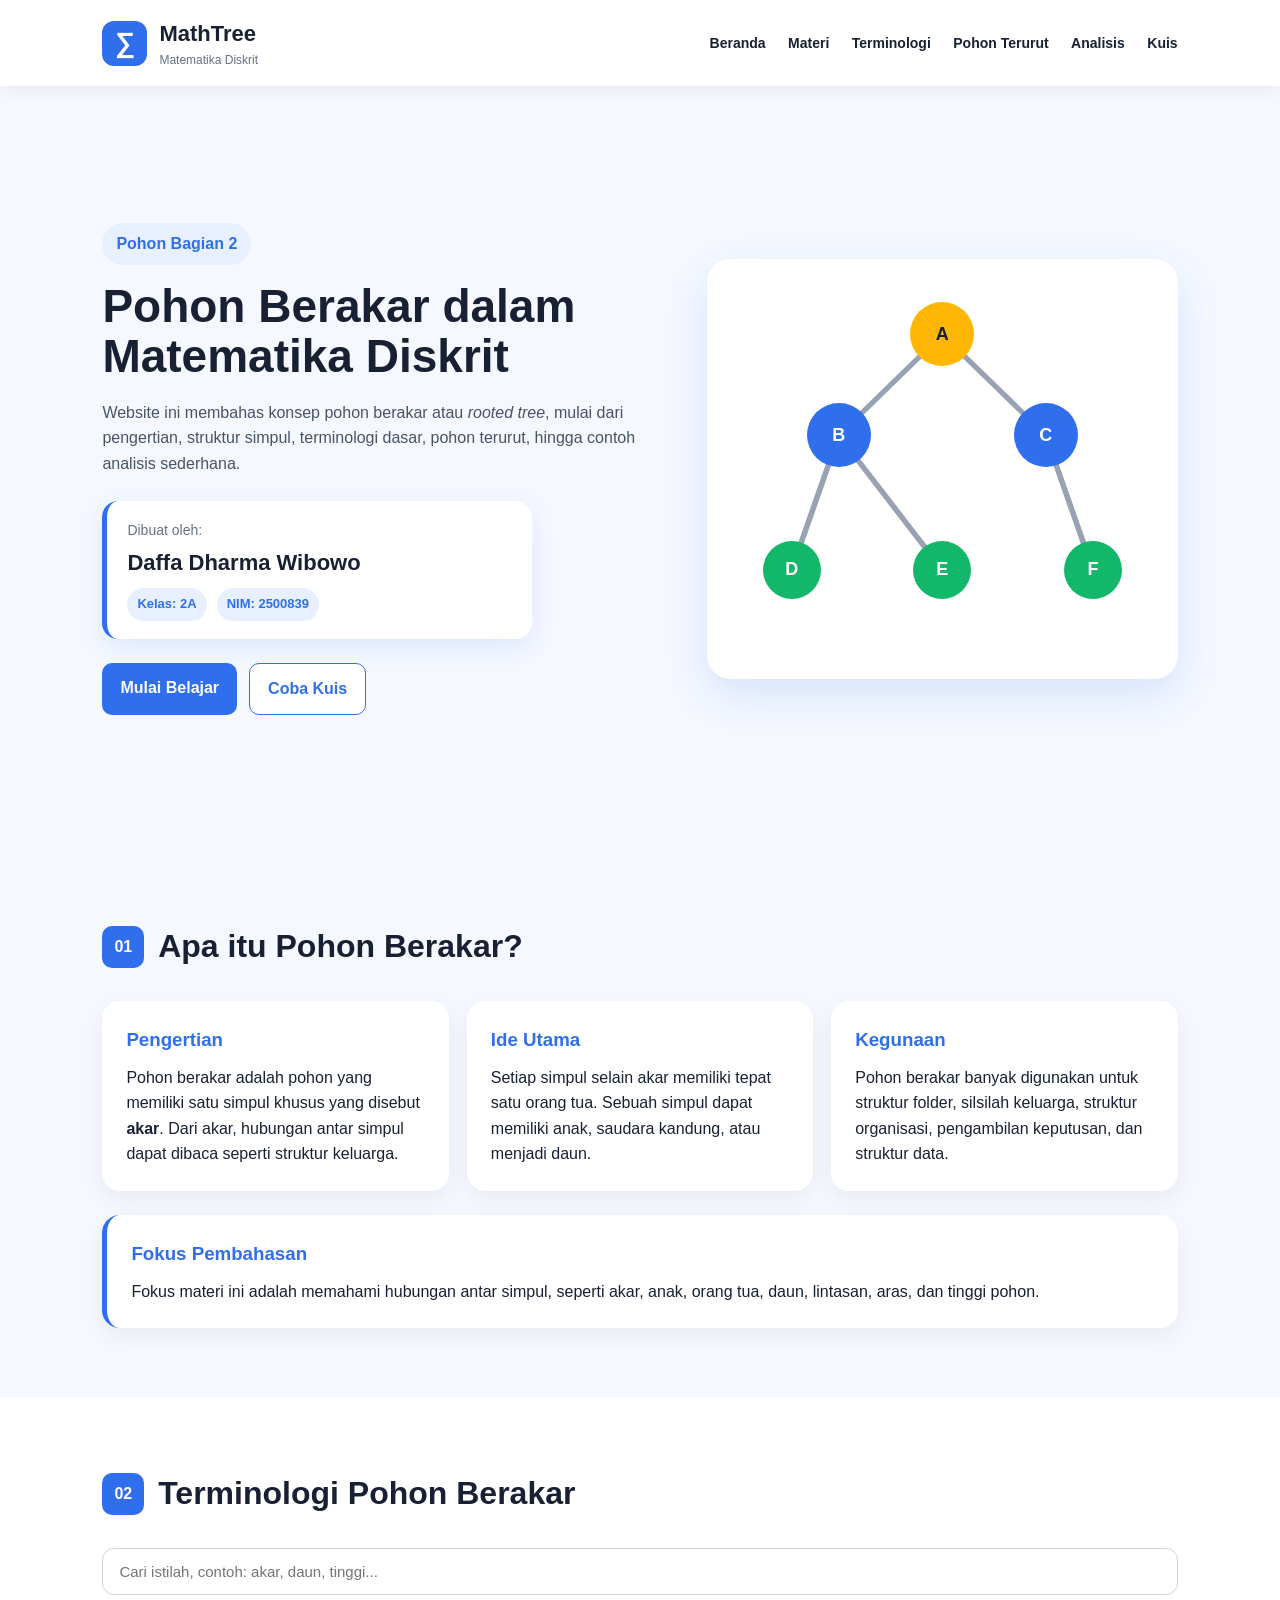
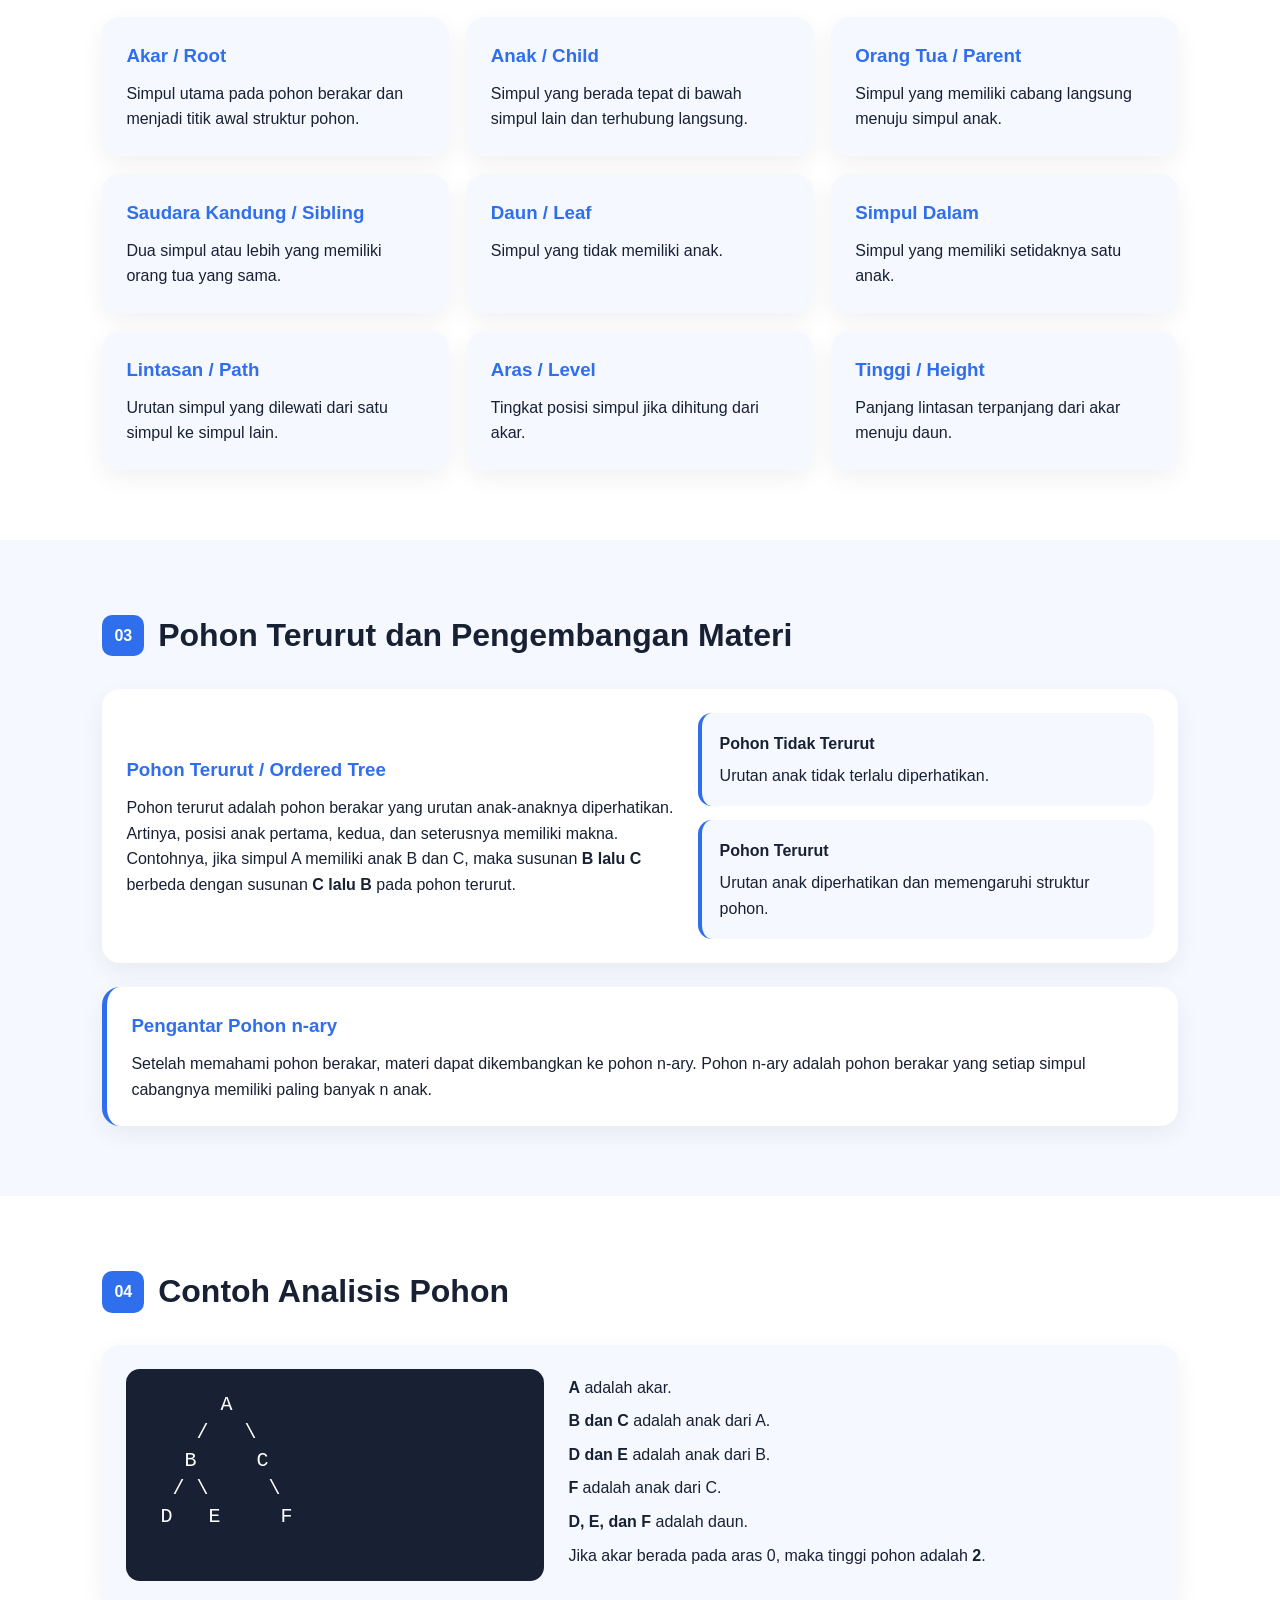
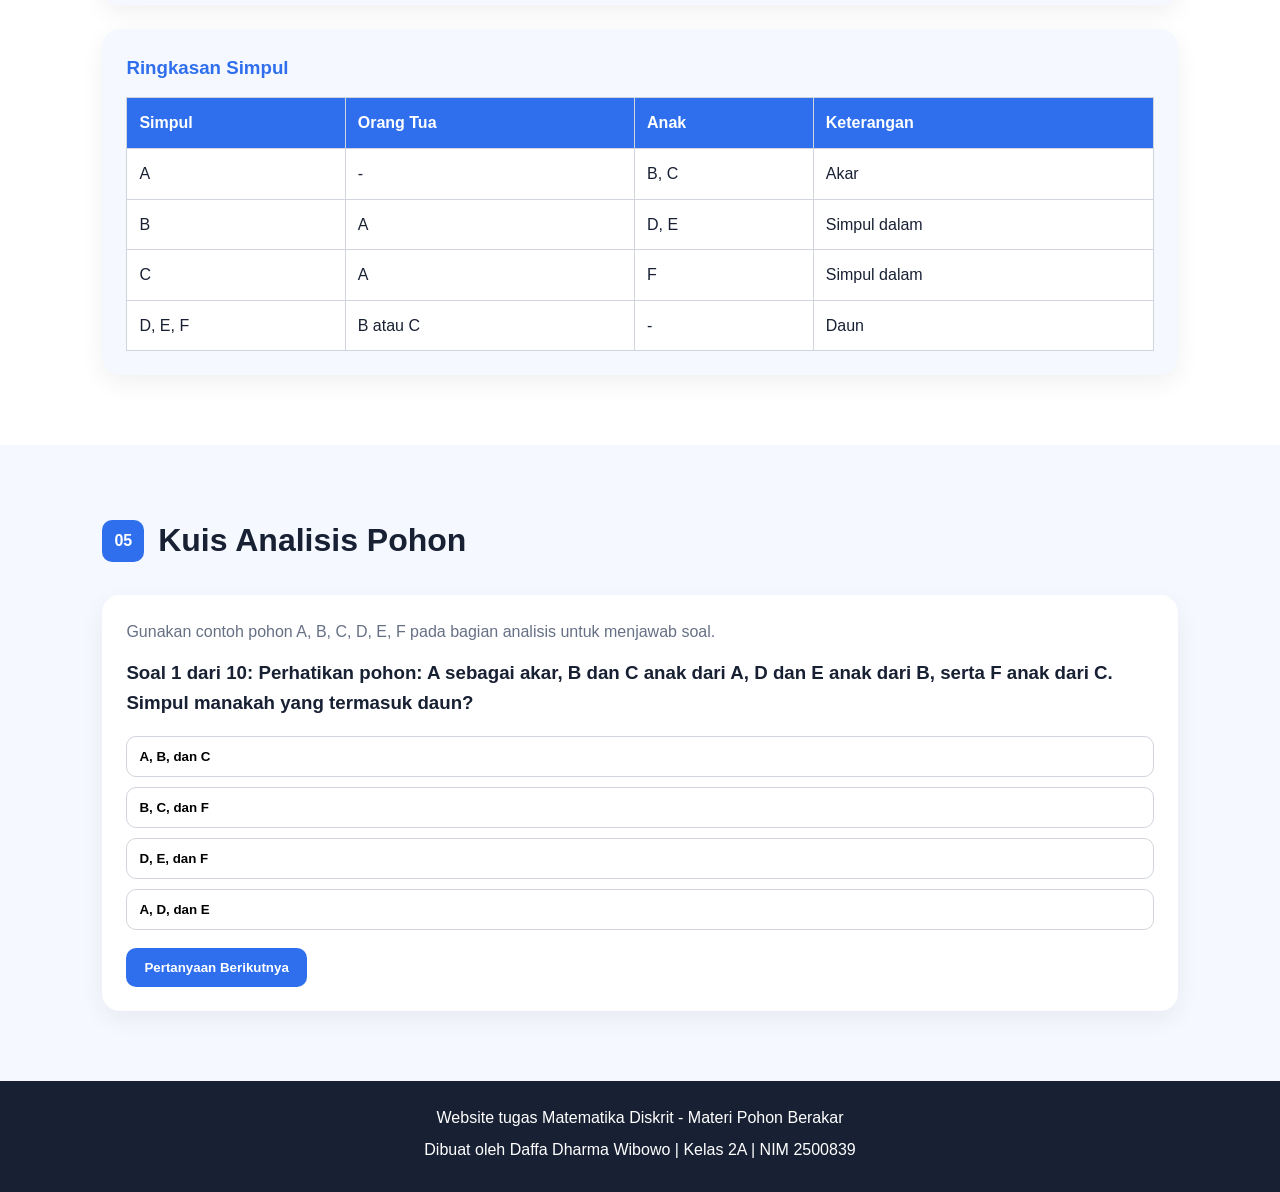
==== index.html @ df4daee2 "commit wan" ====
<!DOCTYPE html>
<html lang="id">
<head>
  <meta charset="UTF-8">
  <meta name="viewport" content="width=device-width, initial-scale=1.0">
  <title>Matematika Diskrit - Pohon Berakar</title>
  <link rel="stylesheet" href="style.css">
</head>
<body>

  <header class="navbar">
    <div class="brand">
      <span class="logo">∑</span>
      <div>
        <h1>MathTree</h1>
        <p>Matematika Diskrit</p>
      </div>
    </div>

    <nav>
      <a href="#beranda">Beranda</a>
      <a href="#materi">Materi</a>
      <a href="#terminologi">Terminologi</a>
      <a href="#terurut">Pohon Terurut</a>
      <a href="#analisis">Analisis</a>
      <a href="#kuis">Kuis</a>
    </nav>
  </header>

  <main>

    <section id="beranda" class="hero">
      <div class="hero-text">
        <span class="badge">Pohon Bagian 2</span>

        <h2>Pohon Berakar dalam Matematika Diskrit</h2>

        <p>
          Website ini membahas konsep pohon berakar atau <em>rooted tree</em>,
          mulai dari pengertian, struktur simpul, terminologi dasar, pohon terurut,
          hingga contoh analisis sederhana.
        </p>

        <div class="student-card">
          <p>Dibuat oleh:</p>
          <h3>Daffa Dharma Wibowo</h3>

          <div class="student-detail">
            <span>Kelas: 2A</span>
            <span>NIM: 2500839</span>
          </div>
        </div>

        <div class="hero-buttons">
          <a href="#materi" class="btn-primary">Mulai Belajar</a>
          <a href="#kuis" class="btn-secondary">Coba Kuis</a>
        </div>
      </div>

      <div class="tree-card">
        <svg class="tree-lines" viewBox="0 0 100 100" preserveAspectRatio="none">
          <line x1="50" y1="18" x2="28" y2="42"></line>
          <line x1="50" y1="18" x2="72" y2="42"></line>
          <line x1="28" y1="42" x2="18" y2="74"></line>
          <line x1="28" y1="42" x2="50" y2="74"></line>
          <line x1="72" y1="42" x2="82" y2="74"></line>
        </svg>

        <div class="node root node-a">A</div>
        <div class="node node-b">B</div>
        <div class="node node-c">C</div>
        <div class="node small node-d">D</div>
        <div class="node small node-e">E</div>
        <div class="node small node-f">F</div>
      </div>
    </section>

    <section id="materi" class="section">
      <div class="section-title">
        <span>01</span>
        <h2>Apa itu Pohon Berakar?</h2>
      </div>

      <div class="content-grid">
        <article class="card">
          <h3>Pengertian</h3>
          <p>
            Pohon berakar adalah pohon yang memiliki satu simpul khusus yang disebut
            <strong>akar</strong>. Dari akar, hubungan antar simpul dapat dibaca
            seperti struktur keluarga.
          </p>
        </article>

        <article class="card">
          <h3>Ide Utama</h3>
          <p>
            Setiap simpul selain akar memiliki tepat satu orang tua.
            Sebuah simpul dapat memiliki anak, saudara kandung, atau menjadi daun.
          </p>
        </article>

        <article class="card">
          <h3>Kegunaan</h3>
          <p>
            Pohon berakar banyak digunakan untuk struktur folder, silsilah keluarga,
            struktur organisasi, pengambilan keputusan, dan struktur data.
          </p>
        </article>
      </div>

      <div class="info-box">
        <h3>Fokus Pembahasan</h3>
        <p>
          Fokus materi ini adalah memahami hubungan antar simpul, seperti akar,
          anak, orang tua, daun, lintasan, aras, dan tinggi pohon.
        </p>
      </div>
    </section>

    <section id="terminologi" class="section light">
      <div class="section-title">
        <span>02</span>
        <h2>Terminologi Pohon Berakar</h2>
      </div>

      <div class="search-box">
        <input type="text" id="searchInput" placeholder="Cari istilah, contoh: akar, daun, tinggi...">
      </div>

      <div class="term-grid" id="termContainer">
        <div class="term-card">
          <h3>Akar / Root</h3>
          <p>Simpul utama pada pohon berakar dan menjadi titik awal struktur pohon.</p>
        </div>

        <div class="term-card">
          <h3>Anak / Child</h3>
          <p>Simpul yang berada tepat di bawah simpul lain dan terhubung langsung.</p>
        </div>

        <div class="term-card">
          <h3>Orang Tua / Parent</h3>
          <p>Simpul yang memiliki cabang langsung menuju simpul anak.</p>
        </div>

        <div class="term-card">
          <h3>Saudara Kandung / Sibling</h3>
          <p>Dua simpul atau lebih yang memiliki orang tua yang sama.</p>
        </div>

        <div class="term-card">
          <h3>Daun / Leaf</h3>
          <p>Simpul yang tidak memiliki anak.</p>
        </div>

        <div class="term-card">
          <h3>Simpul Dalam</h3>
          <p>Simpul yang memiliki setidaknya satu anak.</p>
        </div>

        <div class="term-card">
          <h3>Lintasan / Path</h3>
          <p>Urutan simpul yang dilewati dari satu simpul ke simpul lain.</p>
        </div>

        <div class="term-card">
          <h3>Aras / Level</h3>
          <p>Tingkat posisi simpul jika dihitung dari akar.</p>
        </div>

        <div class="term-card">
          <h3>Tinggi / Height</h3>
          <p>Panjang lintasan terpanjang dari akar menuju daun.</p>
        </div>
      </div>
    </section>

    <section id="terurut" class="section">
      <div class="section-title">
        <span>03</span>
        <h2>Pohon Terurut dan Pengembangan Materi</h2>
      </div>

      <div class="split-box">
        <div>
          <h3>Pohon Terurut / Ordered Tree</h3>
          <p>
            Pohon terurut adalah pohon berakar yang urutan anak-anaknya diperhatikan.
            Artinya, posisi anak pertama, kedua, dan seterusnya memiliki makna.
          </p>

          <p>
            Contohnya, jika simpul A memiliki anak B dan C, maka susunan
            <strong>B lalu C</strong> berbeda dengan susunan <strong>C lalu B</strong>
            pada pohon terurut.
          </p>
        </div>

        <div class="mini-comparison">
          <div class="mini-card">
            <h4>Pohon Tidak Terurut</h4>
            <p>Urutan anak tidak terlalu diperhatikan.</p>
          </div>

          <div class="mini-card">
            <h4>Pohon Terurut</h4>
            <p>Urutan anak diperhatikan dan memengaruhi struktur pohon.</p>
          </div>
        </div>
      </div>

      <div class="info-box">
        <h3>Pengantar Pohon n-ary</h3>
        <p>
          Setelah memahami pohon berakar, materi dapat dikembangkan ke pohon n-ary.
          Pohon n-ary adalah pohon berakar yang setiap simpul cabangnya memiliki
          paling banyak n anak.
        </p>
      </div>
    </section>

    <section id="analisis" class="section light">
      <div class="section-title">
        <span>04</span>
        <h2>Contoh Analisis Pohon</h2>
      </div>

      <div class="example-box">
        <pre>
      A
    /   \
   B     C
  / \     \
 D   E     F
        </pre>

        <div class="analysis-list">
          <p><strong>A</strong> adalah akar.</p>
          <p><strong>B dan C</strong> adalah anak dari A.</p>
          <p><strong>D dan E</strong> adalah anak dari B.</p>
          <p><strong>F</strong> adalah anak dari C.</p>
          <p><strong>D, E, dan F</strong> adalah daun.</p>
          <p>Jika akar berada pada aras 0, maka tinggi pohon adalah <strong>2</strong>.</p>
        </div>
      </div>

      <div class="table-card">
        <h3>Ringkasan Simpul</h3>

        <table>
          <thead>
            <tr>
              <th>Simpul</th>
              <th>Orang Tua</th>
              <th>Anak</th>
              <th>Keterangan</th>
            </tr>
          </thead>

          <tbody>
            <tr>
              <td>A</td>
              <td>-</td>
              <td>B, C</td>
              <td>Akar</td>
            </tr>

            <tr>
              <td>B</td>
              <td>A</td>
              <td>D, E</td>
              <td>Simpul dalam</td>
            </tr>

            <tr>
              <td>C</td>
              <td>A</td>
              <td>F</td>
              <td>Simpul dalam</td>
            </tr>

            <tr>
              <td>D, E, F</td>
              <td>B atau C</td>
              <td>-</td>
              <td>Daun</td>
            </tr>
          </tbody>
        </table>
      </div>
    </section>

    <section id="kuis" class="section">
      <div class="section-title">
        <span>05</span>
        <h2>Kuis Analisis Pohon</h2>
      </div>

      <div class="quiz-card">
        <p class="quiz-note">
          Gunakan contoh pohon A, B, C, D, E, F pada bagian analisis untuk menjawab soal.
        </p>

        <h3 id="question">Memuat pertanyaan...</h3>

        <div id="answerButtons" class="answer-buttons"></div>

        <p id="result"></p>

        <button id="nextBtn" class="btn-primary">Pertanyaan Berikutnya</button>
      </div>
    </section>

  </main>

  <footer>
    <p>Website tugas Matematika Diskrit - Materi Pohon Berakar</p>
    <p>Dibuat oleh Daffa Dharma Wibowo | Kelas 2A | NIM 2500839</p>
  </footer>

  <script src="script.js"></script>
</body>
</html>
---- style.css ----
* {
  margin: 0;
  padding: 0;
  box-sizing: border-box;
}

html {
  scroll-behavior: smooth;
}

body {
  font-family: Arial, sans-serif;
  background: #f5f8ff;
  color: #182033;
  line-height: 1.6;
}

.navbar {
  position: sticky;
  top: 0;
  z-index: 10;
  background: white;
  display: flex;
  justify-content: space-between;
  align-items: center;
  padding: 16px 8%;
  box-shadow: 0 4px 16px rgba(0, 0, 0, 0.06);
}

.brand {
  display: flex;
  align-items: center;
  gap: 12px;
}

.logo {
  width: 45px;
  height: 45px;
  border-radius: 12px;
  background: #2f6fed;
  color: white;
  font-size: 28px;
  display: grid;
  place-items: center;
  font-weight: bold;
}

.brand h1 {
  font-size: 22px;
}

.brand p {
  font-size: 12px;
  color: #667085;
}

nav a {
  color: #182033;
  text-decoration: none;
  margin-left: 18px;
  font-weight: bold;
  font-size: 14px;
}

nav a:hover {
  color: #2f6fed;
}

.hero {
  min-height: 85vh;
  display: grid;
  grid-template-columns: 1.2fr 1fr;
  align-items: center;
  gap: 40px;
  padding: 70px 8%;
}

.badge {
  display: inline-block;
  background: #e8f0ff;
  color: #2f6fed;
  padding: 8px 14px;
  border-radius: 999px;
  font-weight: bold;
  margin-bottom: 16px;
}

.hero h2 {
  font-size: 46px;
  line-height: 1.1;
  margin-bottom: 18px;
}

.hero p {
  max-width: 600px;
  color: #475467;
  margin-bottom: 24px;
}

.student-card {
  background: white;
  border-left: 5px solid #2f6fed;
  padding: 18px 20px;
  border-radius: 16px;
  box-shadow: 0 8px 24px rgba(47, 111, 237, 0.12);
  margin-bottom: 24px;
  max-width: 430px;
}

.student-card p {
  margin-bottom: 4px;
  color: #667085;
  font-size: 14px;
}

.student-card h3 {
  color: #182033;
  font-size: 22px;
  margin-bottom: 8px;
}

.student-detail {
  display: flex;
  gap: 10px;
  flex-wrap: wrap;
}

.student-detail span {
  background: #e8f0ff;
  color: #2f6fed;
  padding: 6px 10px;
  border-radius: 999px;
  font-weight: bold;
  font-size: 13px;
}

.hero-buttons {
  display: flex;
  gap: 12px;
  flex-wrap: wrap;
}

.btn-primary,
.btn-secondary {
  border: none;
  padding: 12px 18px;
  border-radius: 10px;
  text-decoration: none;
  font-weight: bold;
  cursor: pointer;
  display: inline-block;
}

.btn-primary {
  background: #2f6fed;
  color: white;
}

.btn-secondary {
  background: white;
  color: #2f6fed;
  border: 1px solid #2f6fed;
}

.tree-card {
  background: white;
  border-radius: 24px;
  min-height: 420px;
  box-shadow: 0 16px 40px rgba(47, 111, 237, 0.15);
  position: relative;
  overflow: hidden;
}

.tree-lines {
  position: absolute;
  inset: 0;
  width: 100%;
  height: 100%;
}

.tree-lines line {
  stroke: #98a2b3;
  stroke-width: 1.2;
  stroke-linecap: round;
}

.tree-card .node {
  position: absolute;
  transform: translate(-50%, -50%);
  width: 64px;
  height: 64px;
  border-radius: 50%;
  background: #2f6fed;
  color: white;
  display: grid;
  place-items: center;
  font-weight: bold;
  font-size: 18px;
  margin: 0;
  z-index: 2;
}

.tree-card .node.root {
  background: #ffb703;
  color: #182033;
}

.tree-card .node.small {
  width: 58px;
  height: 58px;
  background: #12b76a;
}

.node-a {
  top: 18%;
  left: 50%;
}

.node-b {
  top: 42%;
  left: 28%;
}

.node-c {
  top: 42%;
  left: 72%;
}

.node-d {
  top: 74%;
  left: 18%;
}

.node-e {
  top: 74%;
  left: 50%;
}

.node-f {
  top: 74%;
  left: 82%;
}

.section {
  padding: 70px 8%;
}

.light {
  background: white;
}

.section-title {
  display: flex;
  align-items: center;
  gap: 14px;
  margin-bottom: 28px;
}

.section-title span {
  background: #2f6fed;
  color: white;
  padding: 8px 12px;
  border-radius: 10px;
  font-weight: bold;
}

.section-title h2 {
  font-size: 32px;
}

.content-grid,
.term-grid {
  display: grid;
  grid-template-columns: repeat(3, 1fr);
  gap: 18px;
}

.card,
.term-card,
.quiz-card,
.example-box,
.table-card,
.info-box,
.split-box {
  background: white;
  padding: 24px;
  border-radius: 18px;
  box-shadow: 0 8px 24px rgba(0, 0, 0, 0.06);
}

.light .term-card,
.light .example-box,
.light .table-card {
  background: #f5f8ff;
}

.card h3,
.term-card h3,
.info-box h3,
.split-box h3,
.table-card h3 {
  margin-bottom: 10px;
  color: #2f6fed;
}

.info-box {
  margin-top: 24px;
  border-left: 5px solid #2f6fed;
}

.search-box {
  margin-bottom: 22px;
}

.search-box input {
  width: 100%;
  padding: 14px 16px;
  border: 1px solid #d0d5dd;
  border-radius: 12px;
  font-size: 15px;
}

.split-box {
  display: grid;
  grid-template-columns: 1.2fr 1fr;
  gap: 24px;
  align-items: center;
}

.mini-comparison {
  display: grid;
  gap: 14px;
}

.mini-card {
  background: #f5f8ff;
  border-radius: 14px;
  padding: 18px;
  border-left: 4px solid #2f6fed;
}

.mini-card h4 {
  color: #182033;
  margin-bottom: 6px;
}

.example-box {
  display: grid;
  grid-template-columns: 1fr 1.4fr;
  gap: 24px;
  align-items: center;
}

.example-box pre {
  background: #182033;
  color: white;
  padding: 22px;
  border-radius: 14px;
  overflow-x: auto;
  font-size: 20px;
  line-height: 1.4;
}

.analysis-list p {
  margin-bottom: 8px;
}

.table-card {
  margin-top: 24px;
  overflow-x: auto;
}

table {
  width: 100%;
  border-collapse: collapse;
  margin-top: 14px;
}

th,
td {
  padding: 12px;
  border: 1px solid #d0d5dd;
  text-align: left;
}

th {
  background: #2f6fed;
  color: white;
}

td {
  background: white;
}

.quiz-note {
  color: #667085;
  margin-bottom: 14px;
}

.answer-buttons {
  display: grid;
  grid-template-columns: 1fr;
  gap: 10px;
  margin: 18px 0;
}

.answer-buttons button {
  padding: 12px;
  border: 1px solid #d0d5dd;
  background: white;
  border-radius: 10px;
  cursor: pointer;
  text-align: left;
  font-weight: bold;
}

.answer-buttons button:hover {
  border-color: #2f6fed;
  color: #2f6fed;
}

.answer-buttons button:disabled {
  cursor: not-allowed;
}

#result {
  margin-bottom: 16px;
  font-weight: bold;
}

footer {
  text-align: center;
  padding: 24px 8%;
  background: #182033;
  color: white;
}

footer p {
  margin-bottom: 6px;
}

@media (max-width: 900px) {
  .navbar {
    flex-direction: column;
    gap: 12px;
  }

  nav {
    display: flex;
    flex-wrap: wrap;
    justify-content: center;
    gap: 10px;
  }

  nav a {
    margin-left: 0;
  }

  .hero {
    grid-template-columns: 1fr;
    padding-top: 40px;
  }

  .hero h2 {
    font-size: 34px;
  }

  .content-grid,
  .term-grid,
  .split-box,
  .example-box {
    grid-template-columns: 1fr;
  }

  .tree-card {
    min-height: 360px;
    margin-top: 20px;
  }

  .tree-card .node {
    width: 54px;
    height: 54px;
    font-size: 16px;
  }

  .tree-card .node.small {
    width: 48px;
    height: 48px;
  }
}
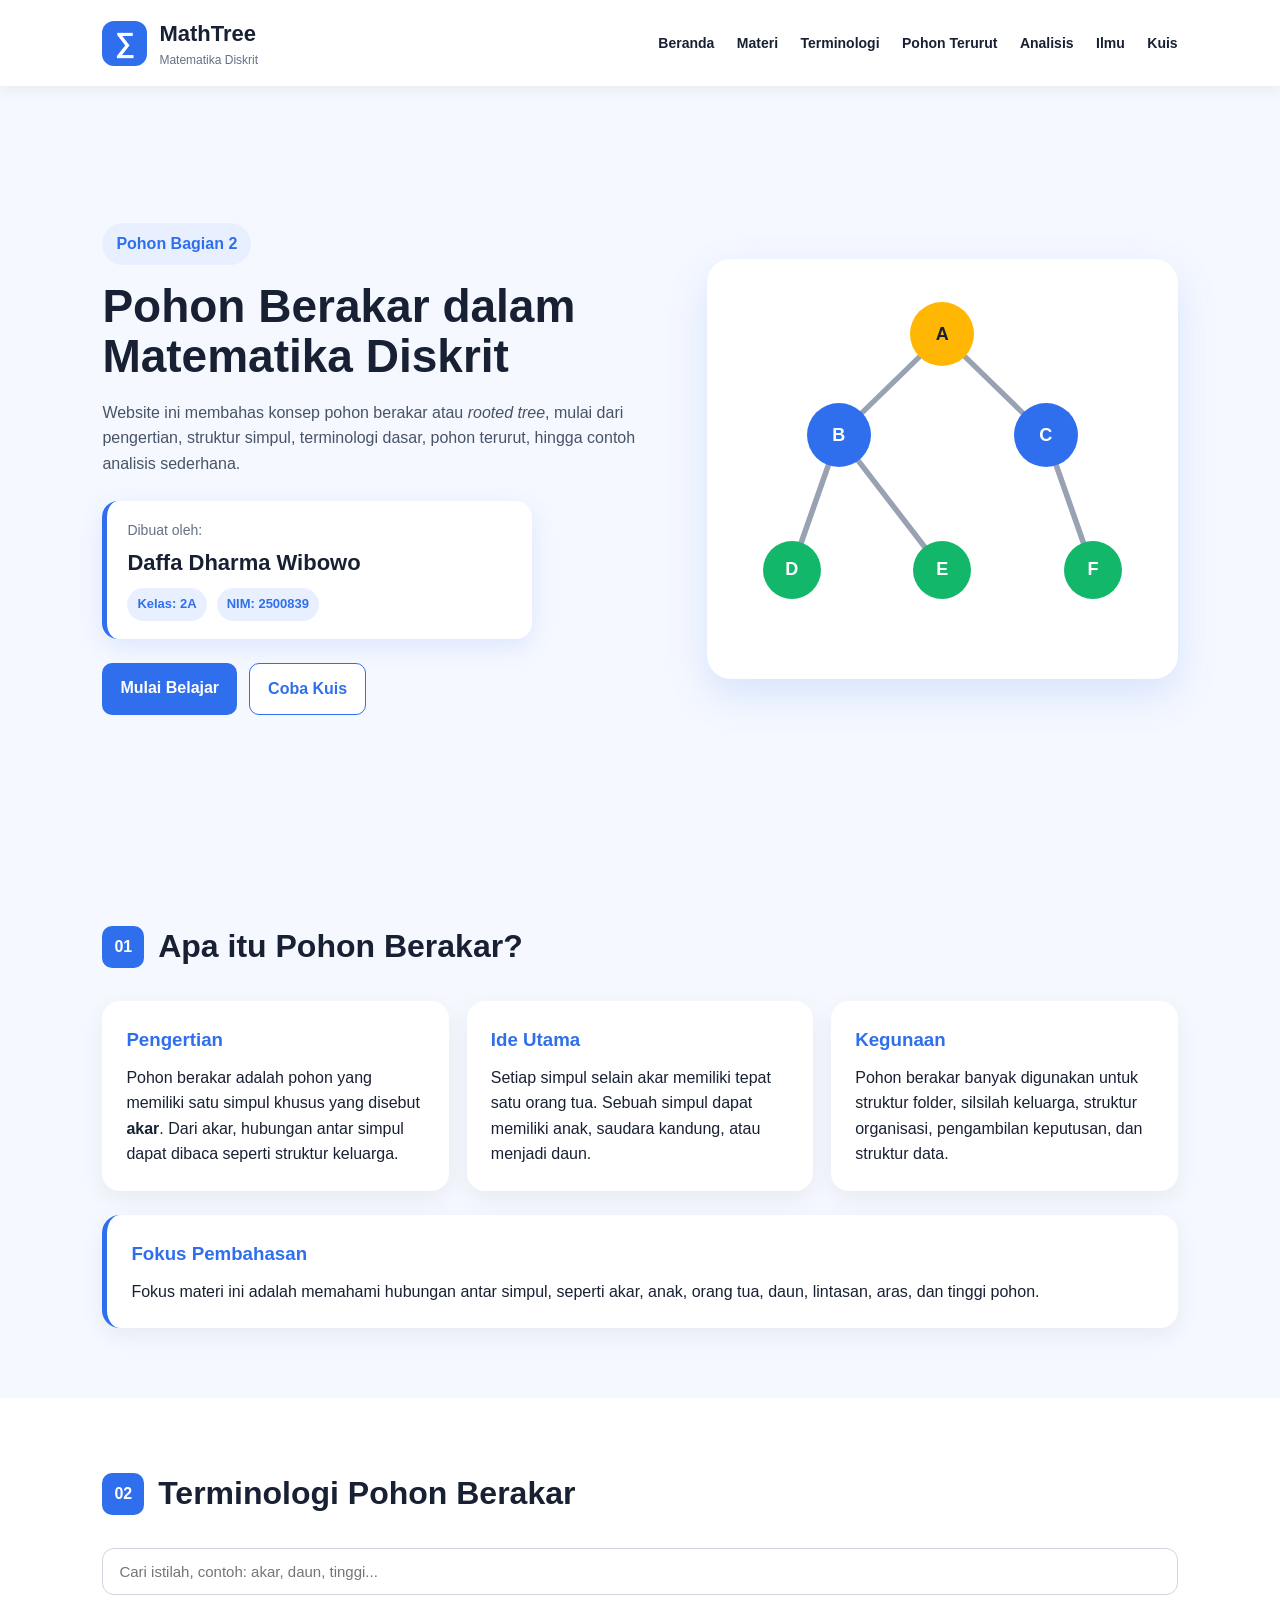
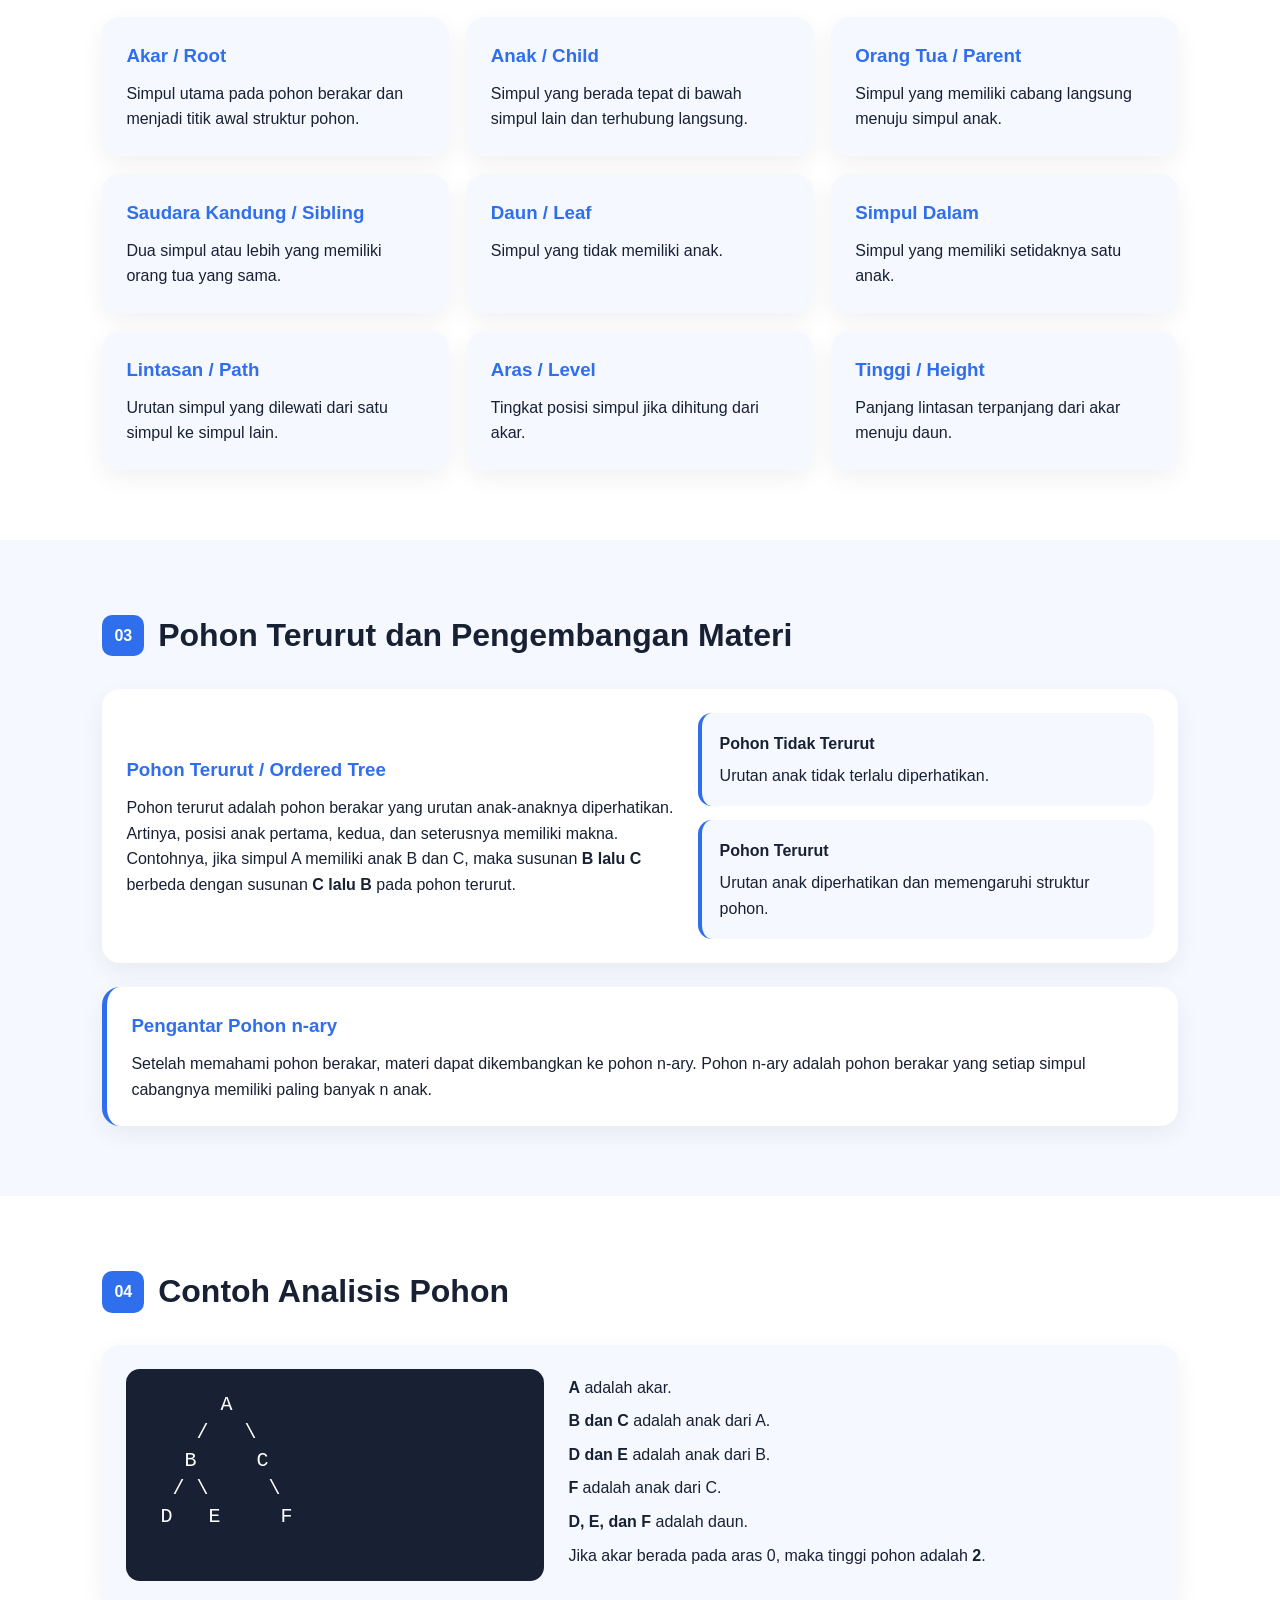
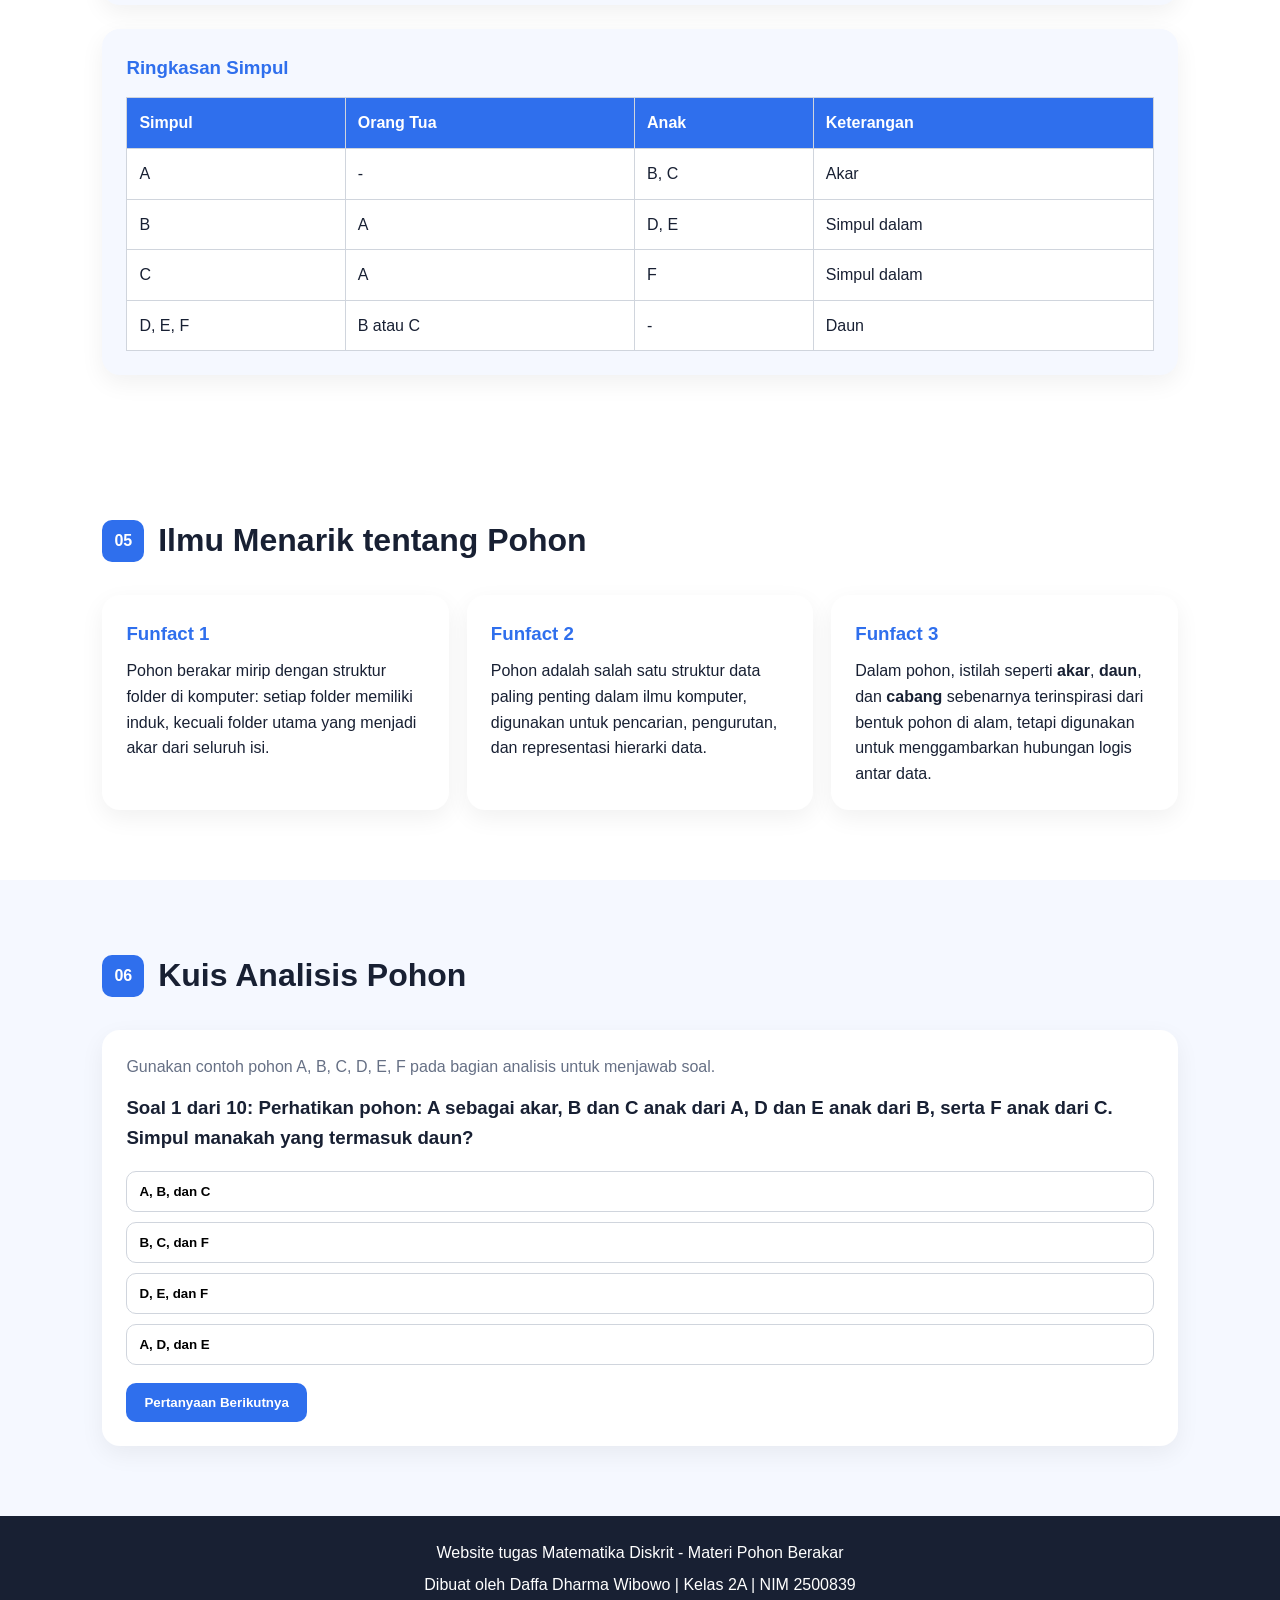
==== commit a5550869: "penambahan TAB Ilmu" ====
--- a/index.html
+++ b/index.html
@@ -1,323 +1,383 @@
-<!DOCTYPE html>
+<!doctype html>
 <html lang="id">
-<head>
-  <meta charset="UTF-8">
-  <meta name="viewport" content="width=device-width, initial-scale=1.0">
-  <title>Matematika Diskrit - Pohon Berakar</title>
-  <link rel="stylesheet" href="style.css">
-</head>
-<body>
-
-  <header class="navbar">
-    <div class="brand">
-      <span class="logo">∑</span>
-      <div>
-        <h1>MathTree</h1>
-        <p>Matematika Diskrit</p>
+  <head>
+    <meta charset="UTF-8" />
+    <meta name="viewport" content="width=device-width, initial-scale=1.0" />
+    <title>Matematika Diskrit - Pohon Berakar</title>
+    <link rel="stylesheet" href="style.css" />
+  </head>
+  <body>
+    <header class="navbar">
+      <div class="brand">
+        <span class="logo">∑</span>
+        <div>
+          <h1>MathTree</h1>
+          <p>Matematika Diskrit</p>
+        </div>
       </div>
-    </div>
-
-    <nav>
-      <a href="#beranda">Beranda</a>
-      <a href="#materi">Materi</a>
-      <a href="#terminologi">Terminologi</a>
-      <a href="#terurut">Pohon Terurut</a>
-      <a href="#analisis">Analisis</a>
-      <a href="#kuis">Kuis</a>
-    </nav>
-  </header>
-
-  <main>
-
-    <section id="beranda" class="hero">
-      <div class="hero-text">
-        <span class="badge">Pohon Bagian 2</span>
-
-        <h2>Pohon Berakar dalam Matematika Diskrit</h2>
-
-        <p>
-          Website ini membahas konsep pohon berakar atau <em>rooted tree</em>,
-          mulai dari pengertian, struktur simpul, terminologi dasar, pohon terurut,
-          hingga contoh analisis sederhana.
-        </p>
-
-        <div class="student-card">
-          <p>Dibuat oleh:</p>
-          <h3>Daffa Dharma Wibowo</h3>
-
-          <div class="student-detail">
-            <span>Kelas: 2A</span>
-            <span>NIM: 2500839</span>
-          </div>
-        </div>
-
-        <div class="hero-buttons">
-          <a href="#materi" class="btn-primary">Mulai Belajar</a>
-          <a href="#kuis" class="btn-secondary">Coba Kuis</a>
-        </div>
-      </div>
-
-      <div class="tree-card">
-        <svg class="tree-lines" viewBox="0 0 100 100" preserveAspectRatio="none">
-          <line x1="50" y1="18" x2="28" y2="42"></line>
-          <line x1="50" y1="18" x2="72" y2="42"></line>
-          <line x1="28" y1="42" x2="18" y2="74"></line>
-          <line x1="28" y1="42" x2="50" y2="74"></line>
-          <line x1="72" y1="42" x2="82" y2="74"></line>
-        </svg>
-
-        <div class="node root node-a">A</div>
-        <div class="node node-b">B</div>
-        <div class="node node-c">C</div>
-        <div class="node small node-d">D</div>
-        <div class="node small node-e">E</div>
-        <div class="node small node-f">F</div>
-      </div>
-    </section>
-
-    <section id="materi" class="section">
-      <div class="section-title">
-        <span>01</span>
-        <h2>Apa itu Pohon Berakar?</h2>
-      </div>
-
-      <div class="content-grid">
-        <article class="card">
-          <h3>Pengertian</h3>
+
+      <nav>
+        <a href="#beranda">Beranda</a>
+        <a href="#materi">Materi</a>
+        <a href="#terminologi">Terminologi</a>
+        <a href="#terurut">Pohon Terurut</a>
+        <a href="#analisis">Analisis</a>
+        <a href="#ilmu">Ilmu</a>
+        <a href="#kuis">Kuis</a>
+      </nav>
+    </header>
+
+    <main>
+      <section id="beranda" class="hero">
+        <div class="hero-text">
+          <span class="badge">Pohon Bagian 2</span>
+
+          <h2>Pohon Berakar dalam Matematika Diskrit</h2>
+
           <p>
-            Pohon berakar adalah pohon yang memiliki satu simpul khusus yang disebut
-            <strong>akar</strong>. Dari akar, hubungan antar simpul dapat dibaca
-            seperti struktur keluarga.
+            Website ini membahas konsep pohon berakar atau <em>rooted tree</em>,
+            mulai dari pengertian, struktur simpul, terminologi dasar, pohon
+            terurut, hingga contoh analisis sederhana.
           </p>
-        </article>
-
-        <article class="card">
-          <h3>Ide Utama</h3>
+
+          <div class="student-card">
+            <p>Dibuat oleh:</p>
+            <h3>Daffa Dharma Wibowo</h3>
+
+            <div class="student-detail">
+              <span>Kelas: 2A</span>
+              <span>NIM: 2500839</span>
+            </div>
+          </div>
+
+          <div class="hero-buttons">
+            <a href="#materi" class="btn-primary">Mulai Belajar</a>
+            <a href="#kuis" class="btn-secondary">Coba Kuis</a>
+          </div>
+        </div>
+
+        <div class="tree-card">
+          <svg
+            class="tree-lines"
+            viewBox="0 0 100 100"
+            preserveAspectRatio="none"
+          >
+            <line x1="50" y1="18" x2="28" y2="42"></line>
+            <line x1="50" y1="18" x2="72" y2="42"></line>
+            <line x1="28" y1="42" x2="18" y2="74"></line>
+            <line x1="28" y1="42" x2="50" y2="74"></line>
+            <line x1="72" y1="42" x2="82" y2="74"></line>
+          </svg>
+
+          <div class="node root node-a">A</div>
+          <div class="node node-b">B</div>
+          <div class="node node-c">C</div>
+          <div class="node small node-d">D</div>
+          <div class="node small node-e">E</div>
+          <div class="node small node-f">F</div>
+        </div>
+      </section>
+
+      <section id="materi" class="section">
+        <div class="section-title">
+          <span>01</span>
+          <h2>Apa itu Pohon Berakar?</h2>
+        </div>
+
+        <div class="content-grid">
+          <article class="card">
+            <h3>Pengertian</h3>
+            <p>
+              Pohon berakar adalah pohon yang memiliki satu simpul khusus yang
+              disebut
+              <strong>akar</strong>. Dari akar, hubungan antar simpul dapat
+              dibaca seperti struktur keluarga.
+            </p>
+          </article>
+
+          <article class="card">
+            <h3>Ide Utama</h3>
+            <p>
+              Setiap simpul selain akar memiliki tepat satu orang tua. Sebuah
+              simpul dapat memiliki anak, saudara kandung, atau menjadi daun.
+            </p>
+          </article>
+
+          <article class="card">
+            <h3>Kegunaan</h3>
+            <p>
+              Pohon berakar banyak digunakan untuk struktur folder, silsilah
+              keluarga, struktur organisasi, pengambilan keputusan, dan struktur
+              data.
+            </p>
+          </article>
+        </div>
+
+        <div class="info-box">
+          <h3>Fokus Pembahasan</h3>
           <p>
-            Setiap simpul selain akar memiliki tepat satu orang tua.
-            Sebuah simpul dapat memiliki anak, saudara kandung, atau menjadi daun.
+            Fokus materi ini adalah memahami hubungan antar simpul, seperti
+            akar, anak, orang tua, daun, lintasan, aras, dan tinggi pohon.
           </p>
-        </article>
-
-        <article class="card">
-          <h3>Kegunaan</h3>
+        </div>
+      </section>
+
+      <section id="terminologi" class="section light">
+        <div class="section-title">
+          <span>02</span>
+          <h2>Terminologi Pohon Berakar</h2>
+        </div>
+
+        <div class="search-box">
+          <input
+            type="text"
+            id="searchInput"
+            placeholder="Cari istilah, contoh: akar, daun, tinggi..."
+          />
+        </div>
+
+        <div class="term-grid" id="termContainer">
+          <div class="term-card">
+            <h3>Akar / Root</h3>
+            <p>
+              Simpul utama pada pohon berakar dan menjadi titik awal struktur
+              pohon.
+            </p>
+          </div>
+
+          <div class="term-card">
+            <h3>Anak / Child</h3>
+            <p>
+              Simpul yang berada tepat di bawah simpul lain dan terhubung
+              langsung.
+            </p>
+          </div>
+
+          <div class="term-card">
+            <h3>Orang Tua / Parent</h3>
+            <p>Simpul yang memiliki cabang langsung menuju simpul anak.</p>
+          </div>
+
+          <div class="term-card">
+            <h3>Saudara Kandung / Sibling</h3>
+            <p>Dua simpul atau lebih yang memiliki orang tua yang sama.</p>
+          </div>
+
+          <div class="term-card">
+            <h3>Daun / Leaf</h3>
+            <p>Simpul yang tidak memiliki anak.</p>
+          </div>
+
+          <div class="term-card">
+            <h3>Simpul Dalam</h3>
+            <p>Simpul yang memiliki setidaknya satu anak.</p>
+          </div>
+
+          <div class="term-card">
+            <h3>Lintasan / Path</h3>
+            <p>Urutan simpul yang dilewati dari satu simpul ke simpul lain.</p>
+          </div>
+
+          <div class="term-card">
+            <h3>Aras / Level</h3>
+            <p>Tingkat posisi simpul jika dihitung dari akar.</p>
+          </div>
+
+          <div class="term-card">
+            <h3>Tinggi / Height</h3>
+            <p>Panjang lintasan terpanjang dari akar menuju daun.</p>
+          </div>
+        </div>
+      </section>
+
+      <section id="terurut" class="section">
+        <div class="section-title">
+          <span>03</span>
+          <h2>Pohon Terurut dan Pengembangan Materi</h2>
+        </div>
+
+        <div class="split-box">
+          <div>
+            <h3>Pohon Terurut / Ordered Tree</h3>
+            <p>
+              Pohon terurut adalah pohon berakar yang urutan anak-anaknya
+              diperhatikan. Artinya, posisi anak pertama, kedua, dan seterusnya
+              memiliki makna.
+            </p>
+
+            <p>
+              Contohnya, jika simpul A memiliki anak B dan C, maka susunan
+              <strong>B lalu C</strong> berbeda dengan susunan
+              <strong>C lalu B</strong>
+              pada pohon terurut.
+            </p>
+          </div>
+
+          <div class="mini-comparison">
+            <div class="mini-card">
+              <h4>Pohon Tidak Terurut</h4>
+              <p>Urutan anak tidak terlalu diperhatikan.</p>
+            </div>
+
+            <div class="mini-card">
+              <h4>Pohon Terurut</h4>
+              <p>Urutan anak diperhatikan dan memengaruhi struktur pohon.</p>
+            </div>
+          </div>
+        </div>
+
+        <div class="info-box">
+          <h3>Pengantar Pohon n-ary</h3>
           <p>
-            Pohon berakar banyak digunakan untuk struktur folder, silsilah keluarga,
-            struktur organisasi, pengambilan keputusan, dan struktur data.
+            Setelah memahami pohon berakar, materi dapat dikembangkan ke pohon
+            n-ary. Pohon n-ary adalah pohon berakar yang setiap simpul cabangnya
+            memiliki paling banyak n anak.
           </p>
-        </article>
-      </div>
-
-      <div class="info-box">
-        <h3>Fokus Pembahasan</h3>
-        <p>
-          Fokus materi ini adalah memahami hubungan antar simpul, seperti akar,
-          anak, orang tua, daun, lintasan, aras, dan tinggi pohon.
-        </p>
-      </div>
-    </section>
-
-    <section id="terminologi" class="section light">
-      <div class="section-title">
-        <span>02</span>
-        <h2>Terminologi Pohon Berakar</h2>
-      </div>
-
-      <div class="search-box">
-        <input type="text" id="searchInput" placeholder="Cari istilah, contoh: akar, daun, tinggi...">
-      </div>
-
-      <div class="term-grid" id="termContainer">
-        <div class="term-card">
-          <h3>Akar / Root</h3>
-          <p>Simpul utama pada pohon berakar dan menjadi titik awal struktur pohon.</p>
-        </div>
-
-        <div class="term-card">
-          <h3>Anak / Child</h3>
-          <p>Simpul yang berada tepat di bawah simpul lain dan terhubung langsung.</p>
-        </div>
-
-        <div class="term-card">
-          <h3>Orang Tua / Parent</h3>
-          <p>Simpul yang memiliki cabang langsung menuju simpul anak.</p>
-        </div>
-
-        <div class="term-card">
-          <h3>Saudara Kandung / Sibling</h3>
-          <p>Dua simpul atau lebih yang memiliki orang tua yang sama.</p>
-        </div>
-
-        <div class="term-card">
-          <h3>Daun / Leaf</h3>
-          <p>Simpul yang tidak memiliki anak.</p>
-        </div>
-
-        <div class="term-card">
-          <h3>Simpul Dalam</h3>
-          <p>Simpul yang memiliki setidaknya satu anak.</p>
-        </div>
-
-        <div class="term-card">
-          <h3>Lintasan / Path</h3>
-          <p>Urutan simpul yang dilewati dari satu simpul ke simpul lain.</p>
-        </div>
-
-        <div class="term-card">
-          <h3>Aras / Level</h3>
-          <p>Tingkat posisi simpul jika dihitung dari akar.</p>
-        </div>
-
-        <div class="term-card">
-          <h3>Tinggi / Height</h3>
-          <p>Panjang lintasan terpanjang dari akar menuju daun.</p>
-        </div>
-      </div>
-    </section>
-
-    <section id="terurut" class="section">
-      <div class="section-title">
-        <span>03</span>
-        <h2>Pohon Terurut dan Pengembangan Materi</h2>
-      </div>
-
-      <div class="split-box">
-        <div>
-          <h3>Pohon Terurut / Ordered Tree</h3>
-          <p>
-            Pohon terurut adalah pohon berakar yang urutan anak-anaknya diperhatikan.
-            Artinya, posisi anak pertama, kedua, dan seterusnya memiliki makna.
-          </p>
-
-          <p>
-            Contohnya, jika simpul A memiliki anak B dan C, maka susunan
-            <strong>B lalu C</strong> berbeda dengan susunan <strong>C lalu B</strong>
-            pada pohon terurut.
-          </p>
-        </div>
-
-        <div class="mini-comparison">
-          <div class="mini-card">
-            <h4>Pohon Tidak Terurut</h4>
-            <p>Urutan anak tidak terlalu diperhatikan.</p>
-          </div>
-
-          <div class="mini-card">
-            <h4>Pohon Terurut</h4>
-            <p>Urutan anak diperhatikan dan memengaruhi struktur pohon.</p>
-          </div>
-        </div>
-      </div>
-
-      <div class="info-box">
-        <h3>Pengantar Pohon n-ary</h3>
-        <p>
-          Setelah memahami pohon berakar, materi dapat dikembangkan ke pohon n-ary.
-          Pohon n-ary adalah pohon berakar yang setiap simpul cabangnya memiliki
-          paling banyak n anak.
-        </p>
-      </div>
-    </section>
-
-    <section id="analisis" class="section light">
-      <div class="section-title">
-        <span>04</span>
-        <h2>Contoh Analisis Pohon</h2>
-      </div>
-
-      <div class="example-box">
-        <pre>
+        </div>
+      </section>
+
+      <section id="analisis" class="section light">
+        <div class="section-title">
+          <span>04</span>
+          <h2>Contoh Analisis Pohon</h2>
+        </div>
+
+        <div class="example-box">
+          <pre>
       A
     /   \
    B     C
   / \     \
  D   E     F
-        </pre>
-
-        <div class="analysis-list">
-          <p><strong>A</strong> adalah akar.</p>
-          <p><strong>B dan C</strong> adalah anak dari A.</p>
-          <p><strong>D dan E</strong> adalah anak dari B.</p>
-          <p><strong>F</strong> adalah anak dari C.</p>
-          <p><strong>D, E, dan F</strong> adalah daun.</p>
-          <p>Jika akar berada pada aras 0, maka tinggi pohon adalah <strong>2</strong>.</p>
-        </div>
-      </div>
-
-      <div class="table-card">
-        <h3>Ringkasan Simpul</h3>
-
-        <table>
-          <thead>
-            <tr>
-              <th>Simpul</th>
-              <th>Orang Tua</th>
-              <th>Anak</th>
-              <th>Keterangan</th>
-            </tr>
-          </thead>
-
-          <tbody>
-            <tr>
-              <td>A</td>
-              <td>-</td>
-              <td>B, C</td>
-              <td>Akar</td>
-            </tr>
-
-            <tr>
-              <td>B</td>
-              <td>A</td>
-              <td>D, E</td>
-              <td>Simpul dalam</td>
-            </tr>
-
-            <tr>
-              <td>C</td>
-              <td>A</td>
-              <td>F</td>
-              <td>Simpul dalam</td>
-            </tr>
-
-            <tr>
-              <td>D, E, F</td>
-              <td>B atau C</td>
-              <td>-</td>
-              <td>Daun</td>
-            </tr>
-          </tbody>
-        </table>
-      </div>
-    </section>
-
-    <section id="kuis" class="section">
-      <div class="section-title">
-        <span>05</span>
-        <h2>Kuis Analisis Pohon</h2>
-      </div>
-
-      <div class="quiz-card">
-        <p class="quiz-note">
-          Gunakan contoh pohon A, B, C, D, E, F pada bagian analisis untuk menjawab soal.
-        </p>
-
-        <h3 id="question">Memuat pertanyaan...</h3>
-
-        <div id="answerButtons" class="answer-buttons"></div>
-
-        <p id="result"></p>
-
-        <button id="nextBtn" class="btn-primary">Pertanyaan Berikutnya</button>
-      </div>
-    </section>
-
-  </main>
-
-  <footer>
-    <p>Website tugas Matematika Diskrit - Materi Pohon Berakar</p>
-    <p>Dibuat oleh Daffa Dharma Wibowo | Kelas 2A | NIM 2500839</p>
-  </footer>
-
-  <script src="script.js"></script>
-</body>
-</html>+        </pre
+          >
+
+          <div class="analysis-list">
+            <p><strong>A</strong> adalah akar.</p>
+            <p><strong>B dan C</strong> adalah anak dari A.</p>
+            <p><strong>D dan E</strong> adalah anak dari B.</p>
+            <p><strong>F</strong> adalah anak dari C.</p>
+            <p><strong>D, E, dan F</strong> adalah daun.</p>
+            <p>
+              Jika akar berada pada aras 0, maka tinggi pohon adalah
+              <strong>2</strong>.
+            </p>
+          </div>
+        </div>
+
+        <div class="table-card">
+          <h3>Ringkasan Simpul</h3>
+
+          <table>
+            <thead>
+              <tr>
+                <th>Simpul</th>
+                <th>Orang Tua</th>
+                <th>Anak</th>
+                <th>Keterangan</th>
+              </tr>
+            </thead>
+
+            <tbody>
+              <tr>
+                <td>A</td>
+                <td>-</td>
+                <td>B, C</td>
+                <td>Akar</td>
+              </tr>
+
+              <tr>
+                <td>B</td>
+                <td>A</td>
+                <td>D, E</td>
+                <td>Simpul dalam</td>
+              </tr>
+
+              <tr>
+                <td>C</td>
+                <td>A</td>
+                <td>F</td>
+                <td>Simpul dalam</td>
+              </tr>
+
+              <tr>
+                <td>D, E, F</td>
+                <td>B atau C</td>
+                <td>-</td>
+                <td>Daun</td>
+              </tr>
+            </tbody>
+          </table>
+        </div>
+      </section>
+
+      <section id="ilmu" class="section light">
+        <div class="section-title">
+          <span>05</span>
+          <h2>Ilmu Menarik tentang Pohon</h2>
+        </div>
+
+        <div class="content-grid">
+          <article class="card">
+            <h3>Funfact 1</h3>
+            <p>
+              Pohon berakar mirip dengan struktur folder di komputer: setiap
+              folder memiliki induk, kecuali folder utama yang menjadi akar dari
+              seluruh isi.
+            </p>
+          </article>
+
+          <article class="card">
+            <h3>Funfact 2</h3>
+            <p>
+              Pohon adalah salah satu struktur data paling penting dalam ilmu
+              komputer, digunakan untuk pencarian, pengurutan, dan representasi
+              hierarki data.
+            </p>
+          </article>
+
+          <article class="card">
+            <h3>Funfact 3</h3>
+            <p>
+              Dalam pohon, istilah seperti <strong>akar</strong>,
+              <strong>daun</strong>, dan <strong>cabang</strong> sebenarnya
+              terinspirasi dari bentuk pohon di alam, tetapi digunakan untuk
+              menggambarkan hubungan logis antar data.
+            </p>
+          </article>
+        </div>
+      </section>
+
+      <section id="kuis" class="section">
+        <div class="section-title">
+          <span>06</span>
+          <h2>Kuis Analisis Pohon</h2>
+        </div>
+
+        <div class="quiz-card">
+          <p class="quiz-note">
+            Gunakan contoh pohon A, B, C, D, E, F pada bagian analisis untuk
+            menjawab soal.
+          </p>
+
+          <h3 id="question">Memuat pertanyaan...</h3>
+
+          <div id="answerButtons" class="answer-buttons"></div>
+
+          <p id="result"></p>
+
+          <button id="nextBtn" class="btn-primary">
+            Pertanyaan Berikutnya
+          </button>
+        </div>
+      </section>
+    </main>
+
+    <footer>
+      <p>Website tugas Matematika Diskrit - Materi Pohon Berakar</p>
+      <p>Dibuat oleh Daffa Dharma Wibowo | Kelas 2A | NIM 2500839</p>
+    </footer>
+
+    <script src="script.js"></script>
+  </body>
+</html>
